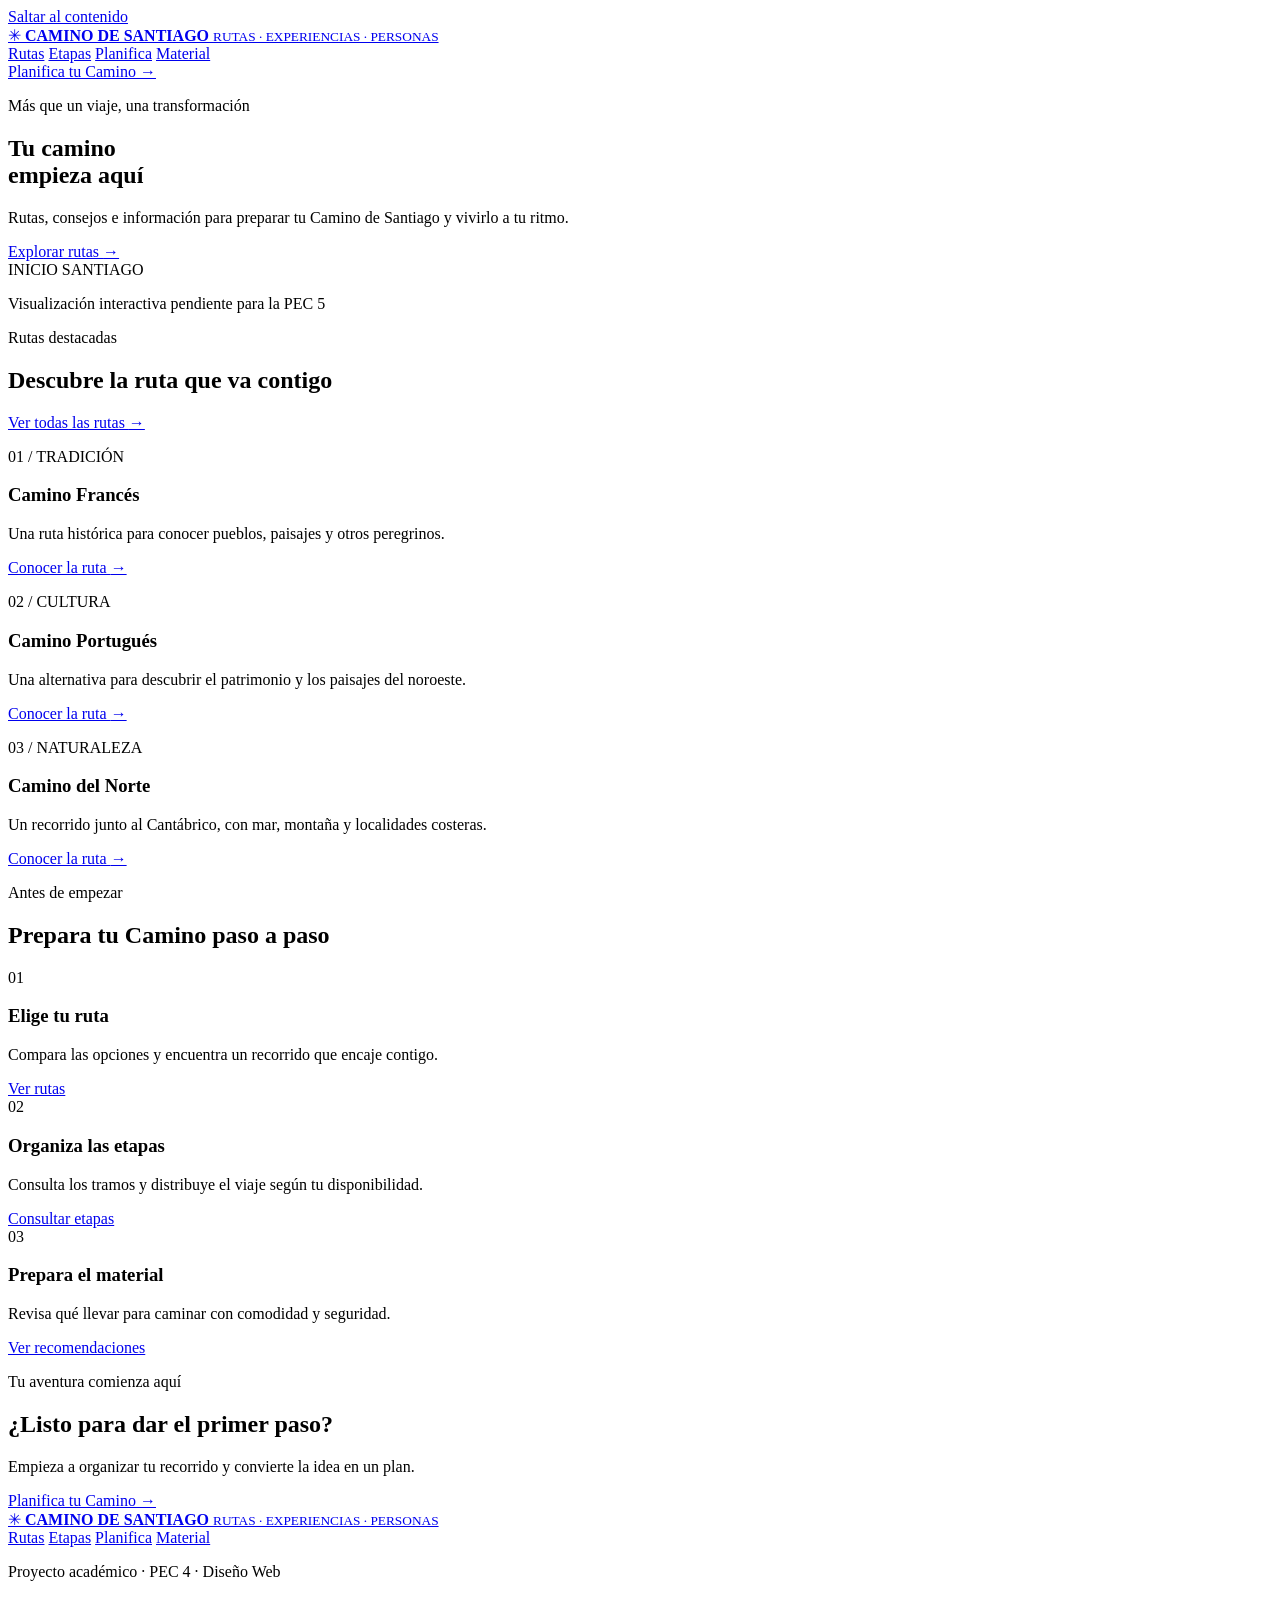
==== index.html @ 58c6b9c0 "Maqueta la página de inicio" ====
<!DOCTYPE html>
<html lang="es">
<head>
  <meta charset="UTF-8">
  <meta name="viewport" content="width=device-width, initial-scale=1.0">
  <meta
    name="description"
    content="Encuentra rutas, etapas y consejos para preparar tu Camino de Santiago."
  >
  <title>Inicio | Camino de Santiago</title>
  <link rel="stylesheet" href="css/styles.css">
</head>
<body>
  <a class="salto-contenido" href="#contenido">Saltar al contenido</a>

  <header class="cabecera">
    <a class="marca" href="index.html" aria-label="Camino de Santiago, inicio">
      <span class="marca__simbolo" aria-hidden="true">✳</span>
      <span class="marca__texto">
        <strong>CAMINO DE SANTIAGO</strong>
        <small>RUTAS · EXPERIENCIAS · PERSONAS</small>
      </span>
    </a>

    <nav class="navegacion" aria-label="Navegación principal">
      <a href="rutas.html">Rutas</a>
      <a href="etapas.html">Etapas</a>
      <a href="planifica.html">Planifica</a>
      <a href="material.html">Material</a>
    </nav>

    <a class="boton boton--primario" href="planifica.html">
      Planifica tu Camino <span aria-hidden="true">→</span>
    </a>
  </header>

  <main id="contenido">
    <section class="hero" aria-labelledby="titulo-principal">
      <div class="hero__texto">
        <p class="etiqueta">Más que un viaje, una transformación</p>
        <h1 id="titulo-principal">
          Tu camino<br>
          <span>empieza aquí</span>
        </h1>
        <p>
          Rutas, consejos e información para preparar tu Camino de Santiago
          y vivirlo a tu ritmo.
        </p>
        <a class="boton boton--primario" href="rutas.html">
          Explorar rutas <span aria-hidden="true">→</span>
        </a>
      </div>

      <div class="hero__mapa">
        <!-- Bloque visual del mapa. La ruta interactiva se completará en la PEC 5. -->
        <div class="mapa-estatico" role="img" aria-label="Representación visual de una ruta del Camino">
          <span class="mapa-estatico__punto">INICIO</span>
          <span class="mapa-estatico__ruta" aria-hidden="true"></span>
          <span class="mapa-estatico__punto mapa-estatico__punto--final">SANTIAGO</span>
        </div>
        <p class="nota-interaccion">Visualización interactiva pendiente para la PEC 5</p>
      </div>
    </section>

    <section class="seccion rutas-destacadas" aria-labelledby="titulo-rutas">
      <div class="seccion__encabezado">
        <div>
          <p class="etiqueta">Rutas destacadas</p>
          <h2 id="titulo-rutas">Descubre la ruta que va contigo</h2>
        </div>
        <a class="enlace" href="rutas.html">Ver todas las rutas <span aria-hidden="true">→</span></a>
      </div>

      <div class="rejilla rejilla--rutas">
        <article class="tarjeta-ruta">
          <p class="tarjeta-ruta__numero">01 / TRADICIÓN</p>
          <h3>Camino Francés</h3>
          <p>Una ruta histórica para conocer pueblos, paisajes y otros peregrinos.</p>
          <a href="rutas.html#frances">Conocer la ruta <span aria-hidden="true">→</span></a>
        </article>

        <article class="tarjeta-ruta">
          <p class="tarjeta-ruta__numero">02 / CULTURA</p>
          <h3>Camino Portugués</h3>
          <p>Una alternativa para descubrir el patrimonio y los paisajes del noroeste.</p>
          <a href="rutas.html#portugues">Conocer la ruta <span aria-hidden="true">→</span></a>
        </article>

        <article class="tarjeta-ruta">
          <p class="tarjeta-ruta__numero">03 / NATURALEZA</p>
          <h3>Camino del Norte</h3>
          <p>Un recorrido junto al Cantábrico, con mar, montaña y localidades costeras.</p>
          <a href="rutas.html#norte">Conocer la ruta <span aria-hidden="true">→</span></a>
        </article>
      </div>
    </section>

    <section class="seccion preparacion" aria-labelledby="titulo-preparacion">
      <p class="etiqueta">Antes de empezar</p>
      <h2 id="titulo-preparacion">Prepara tu Camino paso a paso</h2>

      <div class="rejilla rejilla--pasos">
        <article class="tarjeta-paso">
          <span class="tarjeta-paso__numero">01</span>
          <h3>Elige tu ruta</h3>
          <p>Compara las opciones y encuentra un recorrido que encaje contigo.</p>
          <a href="rutas.html">Ver rutas</a>
        </article>

        <article class="tarjeta-paso">
          <span class="tarjeta-paso__numero">02</span>
          <h3>Organiza las etapas</h3>
          <p>Consulta los tramos y distribuye el viaje según tu disponibilidad.</p>
          <a href="etapas.html">Consultar etapas</a>
        </article>

        <article class="tarjeta-paso">
          <span class="tarjeta-paso__numero">03</span>
          <h3>Prepara el material</h3>
          <p>Revisa qué llevar para caminar con comodidad y seguridad.</p>
          <a href="material.html">Ver recomendaciones</a>
        </article>
      </div>
    </section>

    <section class="llamada-final" aria-labelledby="titulo-cta">
      <div>
        <p class="etiqueta">Tu aventura comienza aquí</p>
        <h2 id="titulo-cta">¿Listo para dar el primer paso?</h2>
        <p>Empieza a organizar tu recorrido y convierte la idea en un plan.</p>
      </div>
      <a class="boton boton--primario" href="planifica.html">
        Planifica tu Camino <span aria-hidden="true">→</span>
      </a>
    </section>
  </main>

  <footer class="pie">
    <a class="marca" href="index.html">
      <span class="marca__simbolo" aria-hidden="true">✳</span>
      <span class="marca__texto">
        <strong>CAMINO DE SANTIAGO</strong>
        <small>RUTAS · EXPERIENCIAS · PERSONAS</small>
      </span>
    </a>

    <nav class="pie__navegacion" aria-label="Navegación del pie de página">
      <a href="rutas.html">Rutas</a>
      <a href="etapas.html">Etapas</a>
      <a href="planifica.html">Planifica</a>
      <a href="material.html">Material</a>
    </nav>

    <p class="pie__credito">Proyecto académico · PEC 4 · Diseño Web</p>
  </footer>

  <script src="js/main.js"></script>
</body>
</html>
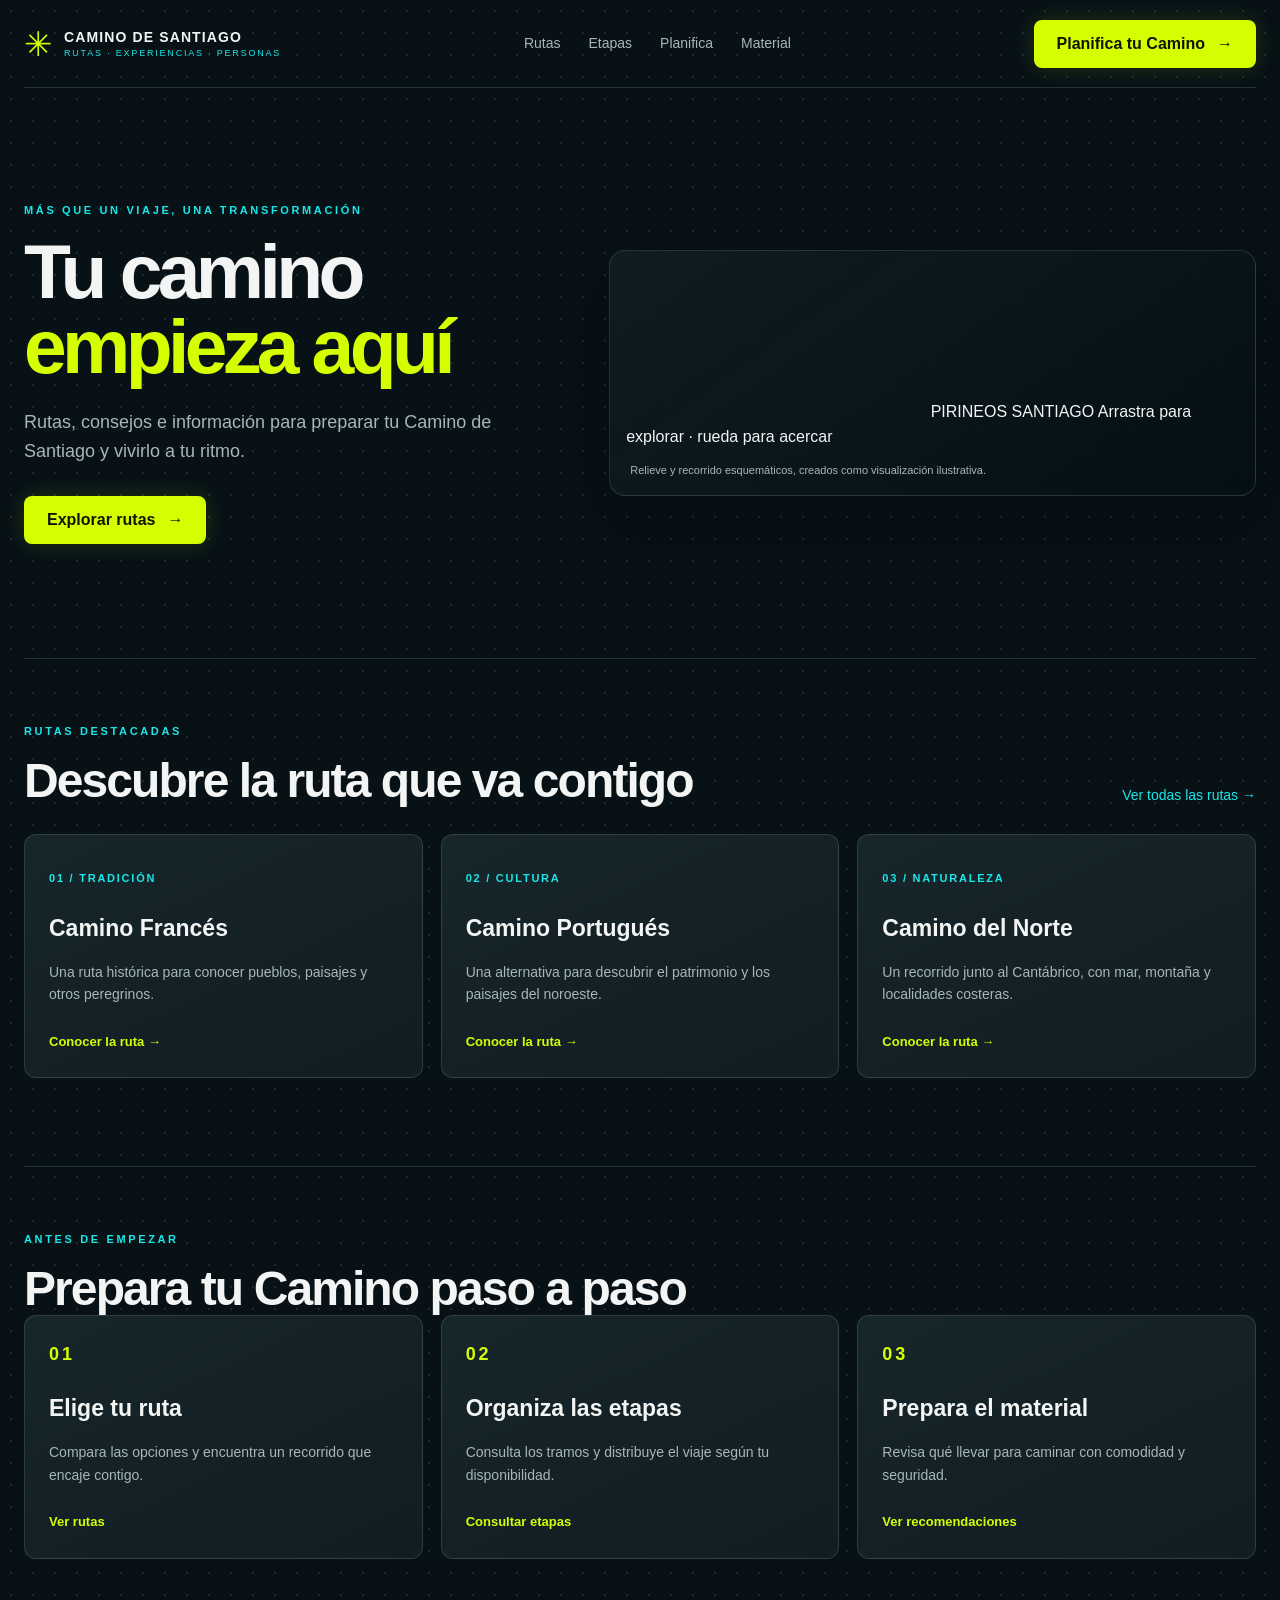
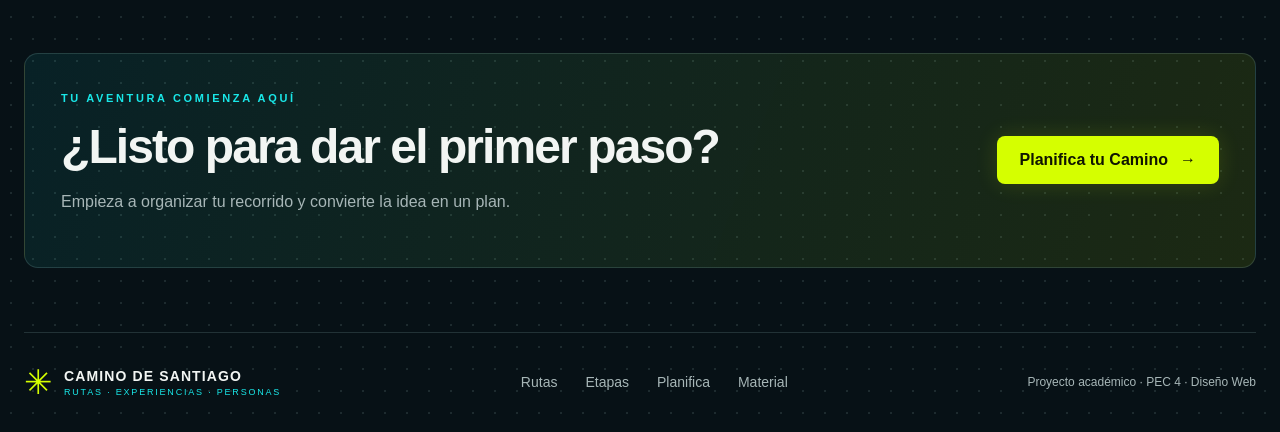
==== commit 2a8dbfa8: "Actualizo la página de inicio y preparo el mapa 3D" ====
--- a/index.html
+++ b/index.html
@@ -38,64 +38,105 @@
     <section class="hero" aria-labelledby="titulo-principal">
       <div class="hero__texto">
         <p class="etiqueta">Más que un viaje, una transformación</p>
+
         <h1 id="titulo-principal">
           Tu camino<br>
           <span>empieza aquí</span>
         </h1>
+
         <p>
           Rutas, consejos e información para preparar tu Camino de Santiago
           y vivirlo a tu ritmo.
         </p>
+
         <a class="boton boton--primario" href="rutas.html">
           Explorar rutas <span aria-hidden="true">→</span>
         </a>
       </div>
 
       <div class="hero__mapa">
-        <!-- Bloque visual del mapa. La ruta interactiva se completará en la PEC 5. -->
-        <div class="mapa-estatico" role="img" aria-label="Representación visual de una ruta del Camino">
-          <span class="mapa-estatico__punto">INICIO</span>
-          <span class="mapa-estatico__ruta" aria-hidden="true"></span>
-          <span class="mapa-estatico__punto mapa-estatico__punto--final">SANTIAGO</span>
+        <div
+          class="mapa-3d mapa-3d--inicio"
+          data-camino-map="inicio"
+          role="img"
+          aria-label="Mapa topográfico 3D ilustrativo del Camino hacia Santiago"
+        >
+          <canvas class="mapa-3d__canvas" aria-hidden="true"></canvas>
+
+          <span class="mapa-3d__etiqueta mapa-3d__etiqueta--origen">
+            PIRINEOS
+          </span>
+
+          <span class="mapa-3d__etiqueta mapa-3d__etiqueta--destino">
+            SANTIAGO
+          </span>
+
+          <span class="mapa-3d__ayuda">
+            Arrastra para explorar · rueda para acercar
+          </span>
         </div>
-        <p class="nota-interaccion">Visualización interactiva pendiente para la PEC 5</p>
-      </div>
-    </section>
-
-    <section class="seccion rutas-destacadas" aria-labelledby="titulo-rutas">
+
+        <p class="nota-interaccion">
+          Relieve y recorrido esquemáticos, creados como visualización ilustrativa.
+        </p>
+      </div>
+    </section>
+
+    <section
+      class="seccion rutas-destacadas"
+      aria-labelledby="titulo-rutas"
+    >
       <div class="seccion__encabezado">
         <div>
           <p class="etiqueta">Rutas destacadas</p>
           <h2 id="titulo-rutas">Descubre la ruta que va contigo</h2>
         </div>
-        <a class="enlace" href="rutas.html">Ver todas las rutas <span aria-hidden="true">→</span></a>
+
+        <a class="enlace" href="rutas.html">
+          Ver todas las rutas <span aria-hidden="true">→</span>
+        </a>
       </div>
 
       <div class="rejilla rejilla--rutas">
         <article class="tarjeta-ruta">
           <p class="tarjeta-ruta__numero">01 / TRADICIÓN</p>
           <h3>Camino Francés</h3>
-          <p>Una ruta histórica para conocer pueblos, paisajes y otros peregrinos.</p>
-          <a href="rutas.html#frances">Conocer la ruta <span aria-hidden="true">→</span></a>
+          <p>
+            Una ruta histórica para conocer pueblos, paisajes y otros peregrinos.
+          </p>
+          <a href="rutas.html#frances">
+            Conocer la ruta <span aria-hidden="true">→</span>
+          </a>
         </article>
 
         <article class="tarjeta-ruta">
           <p class="tarjeta-ruta__numero">02 / CULTURA</p>
           <h3>Camino Portugués</h3>
-          <p>Una alternativa para descubrir el patrimonio y los paisajes del noroeste.</p>
-          <a href="rutas.html#portugues">Conocer la ruta <span aria-hidden="true">→</span></a>
+          <p>
+            Una alternativa para descubrir el patrimonio y los paisajes del noroeste.
+          </p>
+          <a href="rutas.html#portugues">
+            Conocer la ruta <span aria-hidden="true">→</span>
+          </a>
         </article>
 
         <article class="tarjeta-ruta">
           <p class="tarjeta-ruta__numero">03 / NATURALEZA</p>
           <h3>Camino del Norte</h3>
-          <p>Un recorrido junto al Cantábrico, con mar, montaña y localidades costeras.</p>
-          <a href="rutas.html#norte">Conocer la ruta <span aria-hidden="true">→</span></a>
-        </article>
-      </div>
-    </section>
-
-    <section class="seccion preparacion" aria-labelledby="titulo-preparacion">
+          <p>
+            Un recorrido junto al Cantábrico, con mar, montaña y localidades costeras.
+          </p>
+          <a href="rutas.html#norte">
+            Conocer la ruta <span aria-hidden="true">→</span>
+          </a>
+        </article>
+      </div>
+    </section>
+
+    <section
+      class="seccion preparacion"
+      aria-labelledby="titulo-preparacion"
+    >
       <p class="etiqueta">Antes de empezar</p>
       <h2 id="titulo-preparacion">Prepara tu Camino paso a paso</h2>
 
@@ -103,21 +144,27 @@
         <article class="tarjeta-paso">
           <span class="tarjeta-paso__numero">01</span>
           <h3>Elige tu ruta</h3>
-          <p>Compara las opciones y encuentra un recorrido que encaje contigo.</p>
+          <p>
+            Compara las opciones y encuentra un recorrido que encaje contigo.
+          </p>
           <a href="rutas.html">Ver rutas</a>
         </article>
 
         <article class="tarjeta-paso">
           <span class="tarjeta-paso__numero">02</span>
           <h3>Organiza las etapas</h3>
-          <p>Consulta los tramos y distribuye el viaje según tu disponibilidad.</p>
+          <p>
+            Consulta los tramos y distribuye el viaje según tu disponibilidad.
+          </p>
           <a href="etapas.html">Consultar etapas</a>
         </article>
 
         <article class="tarjeta-paso">
           <span class="tarjeta-paso__numero">03</span>
           <h3>Prepara el material</h3>
-          <p>Revisa qué llevar para caminar con comodidad y seguridad.</p>
+          <p>
+            Revisa qué llevar para caminar con comodidad y seguridad.
+          </p>
           <a href="material.html">Ver recomendaciones</a>
         </article>
       </div>
@@ -129,6 +176,7 @@
         <h2 id="titulo-cta">¿Listo para dar el primer paso?</h2>
         <p>Empieza a organizar tu recorrido y convierte la idea en un plan.</p>
       </div>
+
       <a class="boton boton--primario" href="planifica.html">
         Planifica tu Camino <span aria-hidden="true">→</span>
       </a>
@@ -154,6 +202,15 @@
     <p class="pie__credito">Proyecto académico · PEC 4 · Diseño Web</p>
   </footer>
 
-  <script src="js/main.js"></script>
+  <script type="importmap">
+    {
+      "imports": {
+        "three": "https://cdn.jsdelivr.net/npm/three@0.187.0/build/three.module.js",
+        "three/addons/": "https://cdn.jsdelivr.net/npm/three@0.187.0/examples/jsm/"
+      }
+    }
+  </script>
+
+  <script type="module" src="js/main.js"></script>
 </body>
 </html>
--- a/css/styles.css
+++ b/css/styles.css
@@ -0,0 +1,1409 @@
+:root {
+  --fondo: #071116;
+  --superficie: #101d22;
+  --superficie-clara: #17262b;
+  --texto: #f2f5f3;
+  --texto-suave: #a7b6b7;
+  --verde-neon: #d5ff00;
+  --cian: #19e7e8;
+  --violeta: #a78bfa;
+  --borde: rgba(175, 220, 220, 0.16);
+  --ancho-contenido: 1440px;
+}
+
+* {
+  box-sizing: border-box;
+}
+
+html {
+  scroll-behavior: smooth;
+}
+
+body {
+  margin: 0;
+  color: var(--texto);
+  background-color: var(--fondo);
+  background-image: radial-gradient(rgba(180, 215, 215, 0.13) 1px, transparent 1px);
+  background-size: 22px 22px;
+  font-family: Arial, Helvetica, sans-serif;
+  line-height: 1.6;
+}
+
+a {
+  color: inherit;
+  text-decoration: none;
+}
+
+a:focus-visible {
+  outline: 3px solid var(--cian);
+  outline-offset: 4px;
+}
+
+.salto-contenido {
+  position: absolute;
+  top: -60px;
+  left: 16px;
+  z-index: 10;
+  padding: 10px 14px;
+  color: var(--fondo);
+  background: var(--verde-neon);
+}
+
+.salto-contenido:focus {
+  top: 16px;
+}
+
+.cabecera,
+main,
+.pie {
+  width: min(100% - 48px, var(--ancho-contenido));
+  margin-inline: auto;
+}
+
+.cabecera {
+  min-height: 88px;
+  display: flex;
+  align-items: center;
+  justify-content: space-between;
+  gap: 28px;
+  border-bottom: 1px solid var(--borde);
+}
+
+.marca {
+  display: inline-flex;
+  align-items: center;
+  gap: 12px;
+  flex-shrink: 0;
+}
+
+.marca__simbolo {
+  color: var(--verde-neon);
+  font-size: 34px;
+  line-height: 1;
+}
+
+.marca__texto {
+  display: grid;
+  line-height: 1.35;
+}
+
+.marca__texto strong {
+  font-size: 14px;
+  letter-spacing: 0.08em;
+}
+
+.marca__texto small {
+  color: var(--cian);
+  font-size: 9px;
+  letter-spacing: 0.2em;
+}
+
+.navegacion,
+.pie__navegacion {
+  display: flex;
+  align-items: center;
+  gap: 28px;
+}
+
+.navegacion a,
+.pie__navegacion a {
+  color: var(--texto-suave);
+  font-size: 14px;
+  transition: color 160ms ease;
+}
+
+.navegacion a:hover,
+.pie__navegacion a:hover {
+  color: var(--cian);
+}
+
+.boton {
+  min-height: 48px;
+  display: inline-flex;
+  align-items: center;
+  justify-content: center;
+  gap: 12px;
+  padding: 0 22px;
+  border: 1px solid transparent;
+  border-radius: 8px;
+  font-weight: 700;
+  transition: transform 160ms ease, box-shadow 160ms ease;
+}
+
+.boton:hover {
+  transform: translateY(-2px);
+}
+
+.boton--primario {
+  color: #101500;
+  background: var(--verde-neon);
+  box-shadow: 0 0 22px rgba(213, 255, 0, 0.14);
+}
+
+.boton--primario:hover {
+  box-shadow: 0 0 28px rgba(213, 255, 0, 0.32);
+}
+
+.hero {
+  min-height: 570px;
+  display: grid;
+  grid-template-columns: 0.9fr 1.1fr;
+  align-items: center;
+  gap: 56px;
+  padding-block: 64px;
+}
+
+.etiqueta {
+  margin: 0 0 14px;
+  color: var(--cian);
+  font-size: 11px;
+  font-weight: 700;
+  letter-spacing: 0.24em;
+  text-transform: uppercase;
+}
+
+.hero h1 {
+  margin: 0;
+  font-size: clamp(48px, 6vw, 88px);
+  line-height: 0.98;
+  letter-spacing: -0.06em;
+}
+
+.hero h1 span,
+.rutas-destacadas h2 span {
+  color: var(--verde-neon);
+}
+
+.hero__texto > p:not(.etiqueta) {
+  max-width: 490px;
+  margin: 24px 0 30px;
+  color: var(--texto-suave);
+  font-size: 18px;
+}
+
+.hero__mapa {
+  padding: 16px;
+  border: 1px solid var(--borde);
+  border-radius: 16px;
+  background: linear-gradient(145deg, rgba(16, 29, 34, 0.96), rgba(5, 15, 21, 0.9));
+  box-shadow: 0 24px 70px rgba(0, 0, 0, 0.25);
+}
+
+.mapa-estatico {
+  min-height: 340px;
+  position: relative;
+  display: flex;
+  align-items: center;
+  justify-content: space-between;
+  overflow: hidden;
+  padding: 34px;
+  border: 1px solid rgba(25, 231, 232, 0.15);
+  border-radius: 10px;
+  background:
+    radial-gradient(ellipse at 50% 50%, rgba(25, 231, 232, 0.12), transparent 56%),
+    linear-gradient(135deg, #0b2027, #091318 60%, #11182b);
+}
+
+.mapa-estatico::before,
+.mapa-estatico::after {
+  content: "";
+  position: absolute;
+  inset: 12% -15%;
+  border: 1px solid rgba(25, 231, 232, 0.2);
+  border-radius: 50%;
+  transform: rotate(-16deg);
+}
+
+.mapa-estatico::after {
+  inset: 23% -12%;
+  border-color: rgba(167, 139, 250, 0.22);
+  transform: rotate(13deg);
+}
+
+.mapa-estatico__ruta {
+  position: absolute;
+  top: 49%;
+  left: 15%;
+  width: 70%;
+  height: 4px;
+  z-index: 1;
+  border-radius: 50%;
+  background: linear-gradient(90deg, var(--cian), var(--verde-neon));
+  box-shadow: 0 0 16px var(--verde-neon);
+  transform: rotate(-12deg);
+}
+
+.mapa-estatico__punto {
+  position: relative;
+  z-index: 2;
+  padding: 7px 10px;
+  border: 1px solid var(--cian);
+  border-radius: 20px;
+  color: var(--cian);
+  background: var(--fondo);
+  font-size: 10px;
+  letter-spacing: 0.12em;
+}
+
+.mapa-estatico__punto--final {
+  align-self: flex-start;
+  color: var(--verde-neon);
+  border-color: var(--verde-neon);
+}
+
+.nota-interaccion {
+  margin: 12px 4px 0;
+  color: var(--texto-suave);
+  font-size: 11px;
+}
+
+.seccion {
+  padding-block: 64px;
+  border-top: 1px solid var(--borde);
+}
+
+.seccion__encabezado {
+  display: flex;
+  align-items: end;
+  justify-content: space-between;
+  gap: 24px;
+  margin-bottom: 28px;
+}
+
+.seccion h2,
+.llamada-final h2 {
+  margin: 0;
+  font-size: clamp(30px, 4vw, 48px);
+  line-height: 1.08;
+  letter-spacing: -0.04em;
+}
+
+.enlace {
+  color: var(--cian);
+  font-size: 14px;
+}
+
+.rejilla {
+  display: grid;
+  gap: 18px;
+}
+
+.rejilla--rutas,
+.rejilla--pasos {
+  grid-template-columns: repeat(3, minmax(0, 1fr));
+}
+
+.tarjeta-ruta,
+.tarjeta-paso {
+  min-height: 230px;
+  padding: 24px;
+  border: 1px solid var(--borde);
+  border-radius: 12px;
+  background: linear-gradient(155deg, var(--superficie-clara), var(--superficie));
+}
+
+.tarjeta-ruta__numero,
+.tarjeta-paso__numero {
+  color: var(--cian);
+  font-size: 11px;
+  font-weight: 700;
+  letter-spacing: 0.16em;
+}
+
+.tarjeta-ruta h3,
+.tarjeta-paso h3 {
+  margin: 22px 0 8px;
+  font-size: 23px;
+}
+
+.tarjeta-ruta p:not(.tarjeta-ruta__numero),
+.tarjeta-paso p {
+  color: var(--texto-suave);
+  font-size: 14px;
+}
+
+.tarjeta-ruta a,
+.tarjeta-paso a {
+  display: inline-block;
+  margin-top: 12px;
+  color: var(--verde-neon);
+  font-size: 13px;
+  font-weight: 700;
+}
+
+.preparacion {
+  margin-top: 24px;
+}
+
+.tarjeta-paso__numero {
+  color: var(--verde-neon);
+  font-size: 18px;
+}
+
+.llamada-final {
+  display: flex;
+  align-items: center;
+  justify-content: space-between;
+  gap: 32px;
+  margin-block: 30px 64px;
+  padding: 36px;
+  border: 1px solid var(--borde);
+  border-radius: 14px;
+  background: linear-gradient(110deg, rgba(25, 231, 232, 0.08), rgba(213, 255, 0, 0.1));
+}
+
+.llamada-final p:not(.etiqueta) {
+  color: var(--texto-suave);
+}
+
+.pie {
+  display: flex;
+  align-items: center;
+  justify-content: space-between;
+  gap: 24px;
+  padding-block: 28px;
+  border-top: 1px solid var(--borde);
+}
+
+.pie__credito {
+  color: var(--texto-suave);
+  font-size: 12px;
+}
+
+@media (max-width: 900px) {
+  .cabecera {
+    flex-wrap: wrap;
+    padding-block: 18px;
+  }
+
+  .navegacion {
+    order: 3;
+    width: 100%;
+    justify-content: center;
+    gap: 18px;
+  }
+
+  .hero {
+    grid-template-columns: 1fr;
+    gap: 34px;
+  }
+
+  .rejilla--rutas,
+  .rejilla--pasos {
+    grid-template-columns: 1fr 1fr;
+  }
+
+  .pie {
+    flex-wrap: wrap;
+  }
+}
+
+@media (max-width: 600px) {
+  .cabecera,
+  main,
+  .pie {
+    width: min(100% - 32px, var(--ancho-contenido));
+  }
+
+  .cabecera > .boton {
+    min-height: 42px;
+    padding-inline: 14px;
+    font-size: 12px;
+  }
+
+  .navegacion {
+    justify-content: flex-start;
+    gap: 16px;
+    overflow-x: auto;
+  }
+
+  .navegacion a {
+    font-size: 12px;
+  }
+
+  .hero {
+    min-height: auto;
+    padding-block: 52px;
+  }
+
+  .hero__texto > p:not(.etiqueta) {
+    font-size: 16px;
+  }
+
+  .mapa-estatico {
+    min-height: 240px;
+    padding: 18px;
+  }
+
+  .seccion {
+    padding-block: 46px;
+  }
+
+  .seccion__encabezado,
+  .llamada-final {
+    align-items: flex-start;
+    flex-direction: column;
+  }
+
+  .rejilla--rutas,
+  .rejilla--pasos {
+    grid-template-columns: 1fr;
+  }
+
+  .llamada-final {
+    padding: 24px;
+    margin-bottom: 42px;
+  }
+
+  .pie,
+  .pie__navegacion {
+    align-items: flex-start;
+    flex-direction: column;
+    gap: 14px;
+  }
+}
+
+.comparativa {
+  padding: 72px clamp(20px, 4vw, 56px);
+}
+
+.comparativa h2 {
+  max-width: 760px;
+  margin: 0 0 32px;
+  font-size: clamp(32px, 4vw, 48px);
+  line-height: 1.12;
+}
+
+.tabla-contenedor {
+  overflow-x: auto;
+  border: 1px solid var(--borde);
+  border-radius: 12px;
+  background: var(--superficie);
+}
+
+.comparativa table {
+  width: 100%;
+  min-width: 760px;
+  border-collapse: collapse;
+  table-layout: fixed;
+}
+
+.comparativa th,
+.comparativa td {
+  padding: 20px 24px;
+  text-align: left;
+  vertical-align: top;
+  line-height: 1.6;
+  border-bottom: 1px solid var(--borde);
+}
+
+.comparativa thead th {
+  color: var(--cian);
+  background: var(--superficie-clara);
+  font-size: 12px;
+  letter-spacing: 0.12em;
+  text-transform: uppercase;
+}
+
+.comparativa tbody th {
+  width: 15%;
+  color: var(--verde-neon);
+  font-size: 15px;
+}
+
+.comparativa tbody td {
+  color: var(--texto-suave);
+  font-size: 14px;
+}
+
+.comparativa tbody tr:last-child th,
+.comparativa tbody tr:last-child td {
+  border-bottom: 0;
+}
+
+.comparativa tbody tr:hover {
+  background: rgba(25, 231, 232, 0.04);
+}
+
+.hero-etapas {
+  min-height: 380px;
+  display: grid;
+  grid-template-columns: 1.2fr 0.8fr;
+  align-items: center;
+  gap: 48px;
+  padding-block: 64px;
+}
+
+.hero-etapas h1 {
+  margin: 0;
+  font-size: clamp(48px, 6vw, 76px);
+  line-height: 1;
+  letter-spacing: -0.055em;
+}
+
+.hero-etapas h1 span {
+  color: var(--verde-neon);
+}
+
+.hero-etapas > div > p:not(.etiqueta) {
+  max-width: 620px;
+  color: var(--texto-suave);
+  font-size: 17px;
+}
+
+.resumen-etapas,
+.datos-etapa {
+  padding: 26px;
+  border: 1px solid var(--borde);
+  border-radius: 12px;
+  background: linear-gradient(145deg, var(--superficie-clara), var(--superficie));
+}
+
+.resumen-etapas__etiqueta {
+  color: var(--cian);
+  font-size: 11px;
+  font-weight: 700;
+  letter-spacing: 0.16em;
+  text-transform: uppercase;
+}
+
+.resumen-etapas h2 {
+  margin: 12px 0;
+  font-size: 26px;
+}
+
+.resumen-etapas p:not(.resumen-etapas__etiqueta) {
+  color: var(--texto-suave);
+  font-size: 14px;
+}
+
+.selector-ruta {
+  display: grid;
+  grid-template-columns: 0.6fr 1.4fr;
+  align-items: center;
+  gap: 28px;
+  padding: 26px;
+  border: 1px solid var(--borde);
+  border-radius: 12px;
+  background: var(--superficie);
+}
+
+.selector-ruta h2 {
+  margin: 0;
+  font-size: 24px;
+}
+
+.selector-ruta__opciones {
+  display: flex;
+  flex-wrap: wrap;
+  gap: 10px;
+}
+
+.selector-ruta__opcion {
+  padding: 10px 14px;
+  border: 1px solid var(--borde);
+  border-radius: 7px;
+  color: var(--texto-suave);
+  font-size: 13px;
+}
+
+.selector-ruta__opcion--activa {
+  color: #101500;
+  border-color: var(--verde-neon);
+  background: var(--verde-neon);
+  font-weight: 700;
+}
+
+.etapa-destacada {
+  margin-top: 28px;
+  padding: 32px;
+  border: 1px solid var(--borde);
+  border-radius: 14px;
+  background: linear-gradient(145deg, rgba(16, 29, 34, 0.98), rgba(9, 19, 24, 0.98));
+}
+
+.etapa-destacada__cabecera {
+  display: flex;
+  align-items: center;
+  justify-content: space-between;
+  gap: 28px;
+  margin-bottom: 28px;
+}
+
+.etapa-destacada__cabecera h2 {
+  margin: 0;
+  font-size: clamp(28px, 3vw, 40px);
+}
+
+.etapa-destacada__cabecera p:not(.etiqueta) {
+  max-width: 760px;
+  color: var(--texto-suave);
+}
+
+.etapa-destacada__contenido {
+  display: grid;
+  grid-template-columns: 1.4fr 0.6fr;
+  gap: 20px;
+}
+
+.perfil-desnivel {
+  padding: 22px;
+  border: 1px solid var(--borde);
+  border-radius: 10px;
+  background: #0a171c;
+}
+
+.perfil-desnivel__titulo {
+  margin: 0 0 18px;
+  color: var(--cian);
+  font-size: 13px;
+  font-weight: 700;
+}
+
+.perfil-desnivel__grafico {
+  height: 170px;
+  position: relative;
+  overflow: hidden;
+  border-bottom: 1px solid rgba(25, 231, 232, 0.45);
+  background: repeating-linear-gradient(
+    to bottom,
+    transparent 0,
+    transparent 41px,
+    rgba(175, 220, 220, 0.08) 42px
+  );
+}
+
+.perfil-desnivel__grafico::before {
+  content: "";
+  position: absolute;
+  inset: 15% 0 0;
+  background: linear-gradient(180deg, rgba(25, 231, 232, 0.35), rgba(25, 231, 232, 0.02));
+  clip-path: polygon(0 45%, 12% 25%, 24% 38%, 38% 15%, 50% 30%, 64% 48%, 76% 40%, 88% 65%, 100% 55%, 100% 100%, 0 100%);
+}
+
+.perfil-desnivel__grafico::after {
+  content: "";
+  position: absolute;
+  inset: 15% 0 0;
+  background: var(--cian);
+  clip-path: polygon(0 44%, 12% 24%, 24% 37%, 38% 14%, 50% 29%, 64% 47%, 76% 39%, 88% 64%, 100% 54%, 100% 57%, 88% 67%, 76% 42%, 64% 50%, 50% 32%, 38% 17%, 24% 40%, 12% 27%, 0 47%);
+  filter: drop-shadow(0 0 5px var(--cian));
+}
+
+.perfil-desnivel .nota-interaccion {
+  margin-top: 14px;
+}
+
+.datos-etapa h3 {
+  margin: 0 0 16px;
+  font-size: 18px;
+}
+
+.datos-etapa ul {
+  margin: 0;
+  padding-left: 20px;
+  color: var(--texto-suave);
+  font-size: 14px;
+}
+
+.datos-etapa li + li {
+  margin-top: 12px;
+}
+
+.listado-etapas > .seccion__encabezado p {
+  max-width: 300px;
+  color: var(--texto-suave);
+  font-size: 14px;
+}
+
+.lista-etapas {
+  display: grid;
+  gap: 12px;
+}
+
+.fila-etapa {
+  display: grid;
+  grid-template-columns: 48px 1fr auto;
+  align-items: center;
+  gap: 20px;
+  padding: 20px 24px;
+  border: 1px solid var(--borde);
+  border-radius: 10px;
+  background: var(--superficie);
+}
+
+.fila-etapa__numero {
+  color: var(--cian);
+  font-size: 14px;
+  font-weight: 700;
+}
+
+.fila-etapa h3 {
+  margin: 0 0 5px;
+  font-size: 17px;
+}
+
+.fila-etapa p {
+  margin: 0;
+  color: var(--texto-suave);
+  font-size: 13px;
+}
+
+.fila-etapa__tipo {
+  padding: 6px 10px;
+  border: 1px solid rgba(213, 255, 0, 0.35);
+  border-radius: 20px;
+  color: var(--verde-neon);
+  font-size: 11px;
+  white-space: nowrap;
+}
+
+.consejos-etapas {
+  padding-block: 64px;
+  border-top: 1px solid var(--borde);
+}
+
+.consejos-etapas h2 {
+  max-width: 760px;
+  margin: 0 0 28px;
+  font-size: clamp(30px, 4vw, 44px);
+  line-height: 1.1;
+}
+
+@media (max-width: 850px) {
+  .hero-etapas,
+  .selector-ruta,
+  .etapa-destacada__contenido {
+    grid-template-columns: 1fr;
+  }
+
+  .etapa-destacada__cabecera {
+    align-items: flex-start;
+    flex-direction: column;
+  }
+}
+
+@media (max-width: 600px) {
+  .hero-etapas {
+    padding-block: 46px;
+  }
+
+  .selector-ruta,
+  .etapa-destacada {
+    padding: 20px;
+  }
+
+  .fila-etapa {
+    grid-template-columns: 34px 1fr;
+    gap: 12px;
+    padding: 16px;
+  }
+
+  .fila-etapa__tipo {
+    grid-column: 2;
+    justify-self: start;
+  }
+}
+
+.hero-planifica {
+  min-height: 360px;
+  display: grid;
+  grid-template-columns: 1.1fr 0.9fr;
+  align-items: center;
+  gap: 48px;
+  padding-block: 60px;
+}
+
+.hero-planifica h1 {
+  margin: 0;
+  font-size: clamp(48px, 6vw, 76px);
+  line-height: 1;
+  letter-spacing: -0.055em;
+}
+
+.hero-planifica h1 span {
+  color: var(--verde-neon);
+}
+
+.hero-planifica > div > p:not(.etiqueta) {
+  max-width: 620px;
+  color: var(--texto-suave);
+  font-size: 17px;
+}
+
+.resumen-plan {
+  padding: 28px;
+  border: 1px solid var(--borde);
+  border-radius: 12px;
+  background: linear-gradient(145deg, var(--superficie-clara), var(--superficie));
+}
+
+.resumen-plan__etiqueta {
+  color: var(--cian);
+  font-size: 11px;
+  font-weight: 700;
+  letter-spacing: 0.16em;
+  text-transform: uppercase;
+}
+
+.resumen-plan h2 {
+  margin: 12px 0;
+  font-size: 26px;
+}
+
+.resumen-plan p:not(.resumen-plan__etiqueta) {
+  color: var(--texto-suave);
+  font-size: 14px;
+}
+
+.planificador {
+  padding: 32px;
+  border: 1px solid var(--borde);
+  border-radius: 14px;
+  background: linear-gradient(145deg, rgba(16, 29, 34, 0.98), rgba(9, 19, 24, 0.98));
+}
+
+.planificador__cabecera {
+  display: flex;
+  align-items: end;
+  justify-content: space-between;
+  gap: 24px;
+  margin-bottom: 26px;
+}
+
+.planificador__cabecera h2 {
+  margin: 0;
+  font-size: clamp(28px, 3vw, 38px);
+}
+
+.planificador__cabecera > p {
+  max-width: 300px;
+  color: var(--texto-suave);
+  font-size: 14px;
+}
+
+.formulario-plan {
+  display: grid;
+  grid-template-columns: repeat(3, minmax(0, 1fr)) auto;
+  align-items: end;
+  gap: 14px;
+  padding: 20px;
+  border: 1px solid var(--borde);
+  border-radius: 10px;
+  background: var(--superficie);
+}
+
+.campo-plan {
+  display: grid;
+  gap: 8px;
+}
+
+.campo-plan label {
+  color: var(--texto-suave);
+  font-size: 12px;
+  font-weight: 700;
+}
+
+.campo-plan select {
+  width: 100%;
+  min-height: 46px;
+  padding: 0 12px;
+  border: 1px solid var(--borde);
+  border-radius: 6px;
+  color: var(--texto);
+  background: #0b171c;
+  font: inherit;
+}
+
+.campo-plan select:focus-visible {
+  outline: 2px solid var(--cian);
+  outline-offset: 2px;
+}
+
+.formulario-plan .boton {
+  min-height: 46px;
+  padding-inline: 16px;
+  font-size: 13px;
+}
+
+.planificador > .nota-interaccion {
+  margin: 12px 2px 26px;
+}
+
+.vista-plan {
+  padding: 24px;
+  border: 1px solid var(--borde);
+  border-radius: 10px;
+  background: #0b171c;
+}
+
+.vista-plan__encabezado {
+  display: flex;
+  align-items: center;
+  justify-content: space-between;
+  gap: 20px;
+  margin-bottom: 20px;
+}
+
+.vista-plan__encabezado h3 {
+  margin: 0;
+  font-size: 21px;
+}
+
+.estado-plan {
+  padding: 7px 11px;
+  border: 1px solid rgba(167, 139, 250, 0.45);
+  border-radius: 20px;
+  color: var(--violeta);
+  font-size: 11px;
+  white-space: nowrap;
+}
+
+.rejilla--tramos {
+  grid-template-columns: repeat(3, minmax(0, 1fr));
+}
+
+.tramo-plan {
+  padding: 18px;
+  border: 1px solid var(--borde);
+  border-radius: 8px;
+  background: var(--superficie);
+}
+
+.tramo-plan__dia {
+  color: var(--cian);
+  font-size: 10px;
+  font-weight: 700;
+  letter-spacing: 0.15em;
+}
+
+.tramo-plan h4 {
+  margin: 12px 0 8px;
+  font-size: 16px;
+}
+
+.tramo-plan p {
+  margin: 0;
+  color: var(--texto-suave);
+  font-size: 13px;
+}
+
+.lista-preparacion {
+  margin-top: 24px;
+}
+
+.lista-preparacion > .seccion__encabezado > p {
+  max-width: 320px;
+  color: var(--texto-suave);
+  font-size: 14px;
+}
+
+.rejilla--preparacion {
+  grid-template-columns: repeat(3, minmax(0, 1fr));
+}
+
+.bloque-preparacion {
+  padding: 24px;
+  border: 1px solid var(--borde);
+  border-radius: 10px;
+  background: var(--superficie);
+}
+
+.bloque-preparacion__numero {
+  color: var(--verde-neon);
+  font-size: 13px;
+  font-weight: 700;
+  letter-spacing: 0.14em;
+}
+
+.bloque-preparacion h3 {
+  margin: 14px 0;
+  font-size: 20px;
+}
+
+.bloque-preparacion ul {
+  display: grid;
+  gap: 10px;
+  margin: 0;
+  padding-left: 18px;
+  color: var(--texto-suave);
+  font-size: 13px;
+}
+
+.bloque-preparacion a {
+  display: inline-block;
+  margin-top: 16px;
+  color: var(--verde-neon);
+  font-size: 13px;
+  font-weight: 700;
+}
+
+.bloque-preparacion .nota-interaccion {
+  margin-top: 18px;
+  font-size: 10px;
+}
+
+.consejos-plan {
+  padding-block: 64px;
+  border-top: 1px solid var(--borde);
+}
+
+.consejos-plan h2 {
+  max-width: 780px;
+  margin: 0 0 28px;
+  font-size: clamp(30px, 4vw, 44px);
+  line-height: 1.1;
+}
+
+@media (max-width: 950px) {
+  .formulario-plan {
+    grid-template-columns: repeat(2, minmax(0, 1fr));
+  }
+
+  .formulario-plan .boton {
+    justify-self: start;
+  }
+}
+
+@media (max-width: 800px) {
+  .hero-planifica {
+    grid-template-columns: 1fr;
+    gap: 28px;
+  }
+
+  .rejilla--preparacion,
+  .rejilla--tramos {
+    grid-template-columns: 1fr 1fr;
+  }
+}
+
+@media (max-width: 600px) {
+  .hero-planifica {
+    padding-block: 44px;
+  }
+
+  .planificador {
+    padding: 20px;
+  }
+
+  .planificador__cabecera,
+  .vista-plan__encabezado {
+    align-items: flex-start;
+    flex-direction: column;
+  }
+
+  .formulario-plan,
+  .rejilla--preparacion,
+  .rejilla--tramos {
+    grid-template-columns: 1fr;
+  }
+
+  .formulario-plan .boton {
+    width: 100%;
+  }
+
+  .vista-plan {
+    padding: 18px;
+  }
+}
+
+.hero-material {
+  min-height: 340px;
+  display: grid;
+  grid-template-columns: 1.2fr 0.8fr;
+  align-items: center;
+  gap: 48px;
+  padding-block: 60px;
+}
+
+.hero-material h1 {
+  margin: 0;
+  font-size: clamp(42px, 5vw, 68px);
+  line-height: 1.02;
+  letter-spacing: -0.055em;
+}
+
+.hero-material h1 span {
+  color: var(--verde-neon);
+}
+
+.hero-material > div > p:not(.etiqueta) {
+  max-width: 680px;
+  color: var(--texto-suave);
+  font-size: 17px;
+}
+
+.nota-material {
+  padding: 26px;
+  border: 1px solid rgba(25, 231, 232, 0.28);
+  border-radius: 12px;
+  background: linear-gradient(145deg, var(--superficie-clara), var(--superficie));
+}
+
+.nota-material strong {
+  color: var(--cian);
+  font-size: 14px;
+}
+
+.nota-material p {
+  margin-bottom: 0;
+  color: var(--texto-suave);
+  font-size: 14px;
+}
+
+.indice-material {
+  display: flex;
+  flex-wrap: wrap;
+  gap: 12px;
+  padding: 18px 0;
+  border-top: 1px solid var(--borde);
+  border-bottom: 1px solid var(--borde);
+}
+
+.indice-material a {
+  padding: 9px 13px;
+  border: 1px solid var(--borde);
+  border-radius: 6px;
+  color: var(--texto-suave);
+  font-size: 12px;
+}
+
+.indice-material a:hover {
+  color: var(--verde-neon);
+  border-color: var(--verde-neon);
+}
+
+.categoria-material {
+  padding-block: 58px;
+}
+
+.categoria-material .seccion__encabezado > p {
+  max-width: 300px;
+  color: var(--texto-suave);
+  font-size: 14px;
+}
+
+.productos-carrusel {
+  overflow: hidden;
+}
+
+.productos-carrusel__controles {
+  display: flex;
+  justify-content: flex-end;
+  align-items: center;
+  gap: 12px;
+  margin: -8px 0 14px;
+  color: var(--texto-suave);
+  font-size: 11px;
+}
+
+.productos-carrusel__controles span[aria-hidden="true"] {
+  display: grid;
+  width: 30px;
+  height: 30px;
+  place-items: center;
+  border: 1px solid var(--borde);
+  border-radius: 50%;
+  color: var(--cian);
+  font-size: 16px;
+}
+
+.productos-carrusel__lista {
+  display: grid;
+  grid-auto-flow: column;
+  grid-auto-columns: minmax(260px, calc((100% - 36px) / 3));
+  gap: 18px;
+  overflow-x: auto;
+  padding: 2px 2px 16px;
+  scroll-snap-type: x mandatory;
+  scrollbar-color: var(--cian) var(--superficie);
+  scrollbar-width: thin;
+}
+
+.producto-card {
+  min-width: 0;
+  padding: 14px;
+  border: 1px solid var(--borde);
+  border-radius: 11px;
+  background: linear-gradient(155deg, var(--superficie-clara), var(--superficie));
+  scroll-snap-align: start;
+}
+
+.producto-card__visual {
+  min-height: 190px;
+  position: relative;
+  display: grid;
+  place-items: center;
+  overflow: hidden;
+  border: 1px solid rgba(25, 231, 232, 0.15);
+  border-radius: 7px;
+  background:
+    radial-gradient(ellipse at 50% 50%, rgba(25, 231, 232, 0.14), transparent 62%),
+    #0a171c;
+}
+
+.producto-card__visual::before {
+  content: "";
+  width: 78px;
+  height: 112px;
+  border: 2px solid var(--cian);
+  border-radius: 24px 24px 18px 18px;
+  background: linear-gradient(145deg, rgba(25, 231, 232, 0.12), rgba(25, 231, 232, 0.02));
+  box-shadow: 0 0 24px rgba(25, 231, 232, 0.12);
+}
+
+.producto-card__visual::after {
+  content: "";
+  position: absolute;
+  top: 38%;
+  left: 50%;
+  width: 34px;
+  height: 30px;
+  border: 1px solid var(--verde-neon);
+  border-radius: 8px;
+  transform: translateX(-50%);
+}
+
+.producto-card__visual > span {
+  position: absolute;
+  right: 10px;
+  bottom: 10px;
+  padding: 5px 7px;
+  border: 1px solid rgba(167, 139, 250, 0.45);
+  border-radius: 4px;
+  color: var(--violeta);
+  background: rgba(7, 17, 22, 0.8);
+  font-size: 8px;
+  letter-spacing: 0.08em;
+}
+
+.producto-card__visual--botella::before {
+  width: 58px;
+  height: 120px;
+  border-radius: 14px 14px 17px 17px;
+  border-color: var(--verde-neon);
+}
+
+.producto-card__visual--botella::after {
+  top: 22%;
+  width: 24px;
+  height: 13px;
+  border-color: var(--cian);
+  border-radius: 5px 5px 2px 2px;
+}
+
+.producto-card__visual--calzado::before {
+  width: 130px;
+  height: 74px;
+  border: 2px solid var(--violeta);
+  border-radius: 38px 22px 15px 18px;
+  background: linear-gradient(145deg, rgba(167, 139, 250, 0.16), rgba(25, 231, 232, 0.04));
+  clip-path: polygon(0 48%, 24% 35%, 45% 8%, 66% 18%, 78% 44%, 100% 56%, 96% 88%, 9% 92%);
+  box-shadow: 0 0 24px rgba(167, 139, 250, 0.12);
+}
+
+.producto-card__visual--calzado::after {
+  top: 63%;
+  width: 100px;
+  height: 2px;
+  border: 0;
+  border-radius: 0;
+  background: var(--cian);
+}
+
+.producto-card__categoria {
+  margin: 16px 0 5px;
+  color: var(--cian);
+  font-size: 9px;
+  font-weight: 700;
+  letter-spacing: 0.15em;
+}
+
+.producto-card h3 {
+  margin: 0 0 8px;
+  font-size: 18px;
+  line-height: 1.3;
+}
+
+.producto-card > p:not(.producto-card__categoria) {
+  min-height: 44px;
+  margin: 0 0 16px;
+  color: var(--texto-suave);
+  font-size: 12px;
+}
+
+.producto-card > a {
+  display: inline-flex;
+  align-items: center;
+  gap: 8px;
+  padding-top: 12px;
+  border-top: 1px solid var(--borde);
+  color: var(--verde-neon);
+  font-size: 12px;
+  font-weight: 700;
+}
+
+.producto-card > a:hover {
+  color: var(--cian);
+}
+
+.nota-seleccion {
+  margin: 24px 0 64px;
+  padding: 32px;
+  border: 1px solid var(--borde);
+  border-radius: 12px;
+  background: linear-gradient(110deg, rgba(25, 231, 232, 0.08), rgba(167, 139, 250, 0.08));
+}
+
+.nota-seleccion h2 {
+  max-width: 760px;
+  margin: 0 0 12px;
+  font-size: clamp(28px, 4vw, 42px);
+  line-height: 1.1;
+}
+
+.nota-seleccion > p:last-child {
+  max-width: 850px;
+  margin-bottom: 0;
+  color: var(--texto-suave);
+  font-size: 14px;
+}
+
+@media (max-width: 800px) {
+  .hero-material {
+    grid-template-columns: 1fr;
+    gap: 24px;
+  }
+
+  .productos-carrusel__lista {
+    grid-auto-columns: minmax(250px, 48%);
+  }
+}
+
+@media (max-width: 600px) {
+  .hero-material {
+    min-height: auto;
+    padding-block: 44px;
+  }
+
+  .indice-material {
+    gap: 8px;
+  }
+
+  .indice-material a {
+    font-size: 10px;
+  }
+
+  .categoria-material {
+    padding-block: 42px;
+  }
+
+  .productos-carrusel__lista {
+    grid-auto-columns: 86%;
+  }
+
+  .nota-seleccion {
+    margin-bottom: 42px;
+    padding: 22px;
+  }
+}
